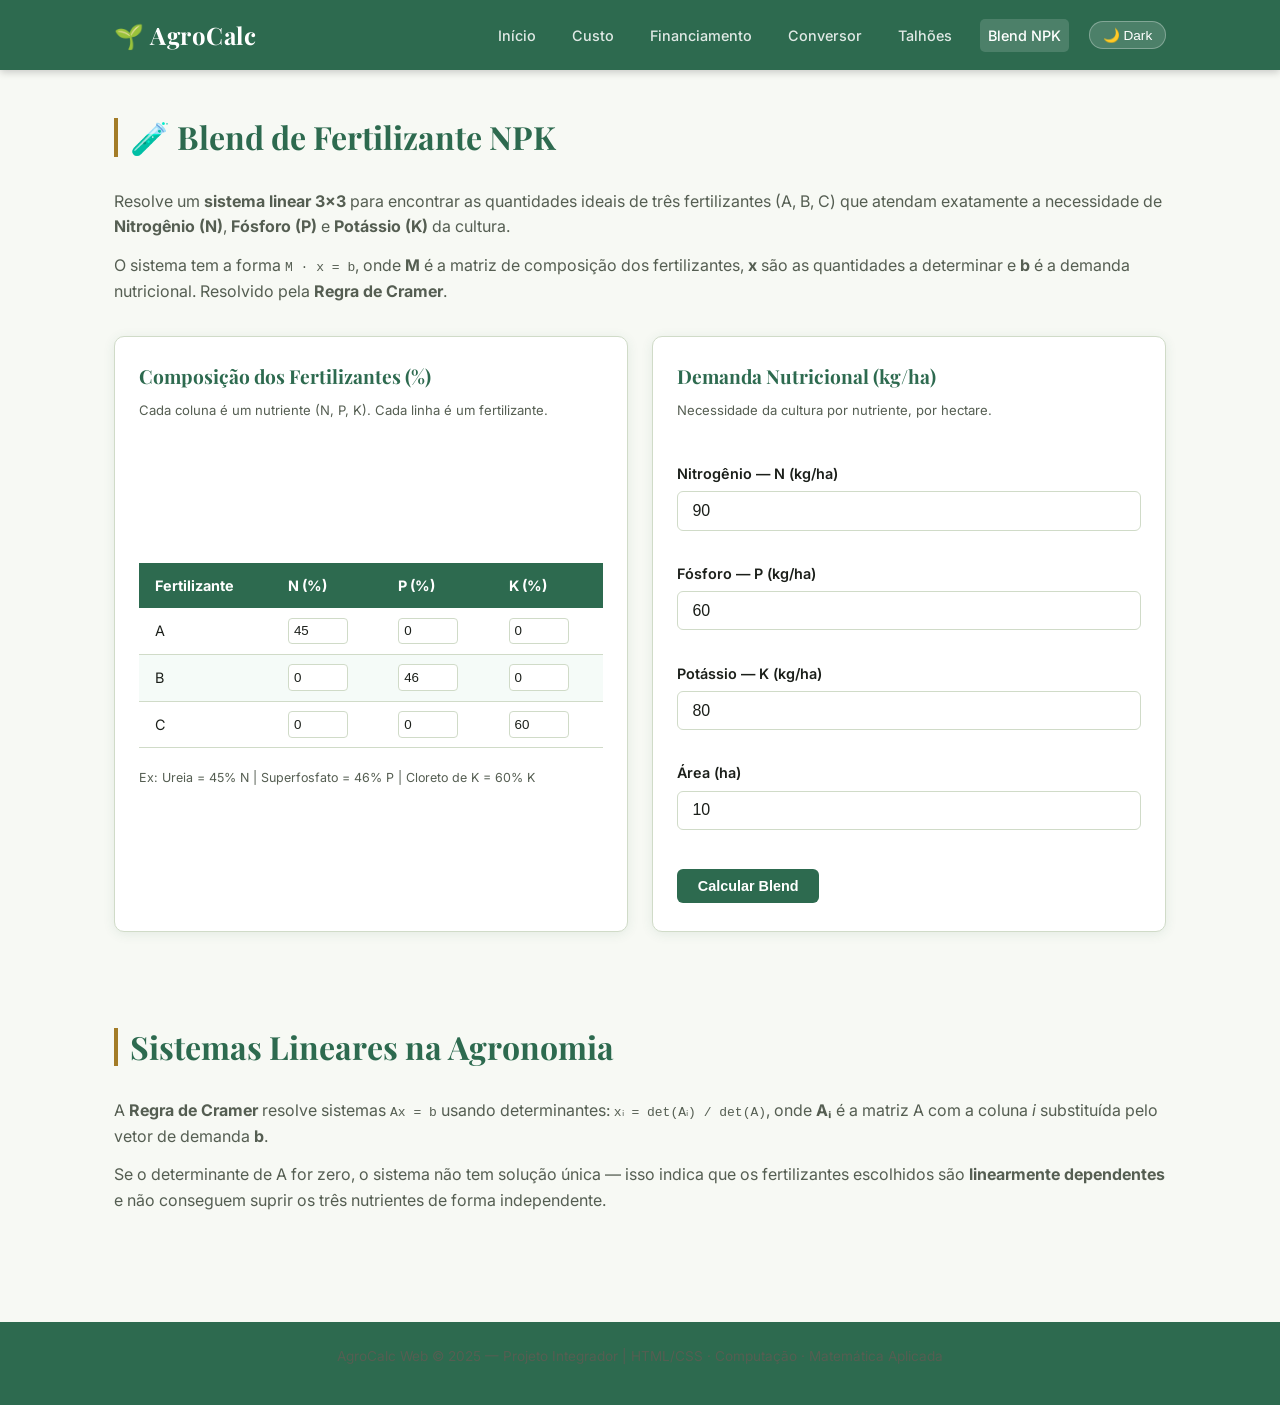
==== blend.html @ a5e073aa "feat: adiciona solucionador de blend" ====
<!DOCTYPE html>
<html lang="pt-BR">
<head>
  <meta charset="UTF-8" />
  <meta name="viewport" content="width=device-width, initial-scale=1.0" />
  <title>AgroCalc — Blend de Fertilizante NPK</title>
  <link rel="preconnect" href="https://fonts.googleapis.com" />
  <link rel="preconnect" href="https://fonts.gstatic.com" crossorigin />
  <link href="https://fonts.googleapis.com/css2?family=Inter:wght@400;500;600&family=Playfair+Display:wght@700&display=swap" rel="stylesheet" />
  <link rel="stylesheet" href="style.css" />
</head>
<body>

  <!-- ========== NAVBAR ========== -->
  <header class="navbar">
    <div class="container">
      <a href="index.html" class="logo">🌱 AgroCalc</a>
      <nav>
        <a href="index.html">Início</a>
        <a href="custo.html">Custo</a>
        <a href="financiamento.html">Financiamento</a>
        <a href="conversor.html">Conversor</a>
        <a href="talhoes.html">Talhões</a>
        <a href="blend.html" class="ativo">Blend NPK</a>
        <button id="btn-dark" onclick="alternarDark()">🌙 Dark</button>
      </nav>
    </div>
  </header>

  <main class="container">
    <section class="secao">
      <h2 class="secao-titulo">🧪 Blend de Fertilizante NPK</h2>
      <p>
        Resolve um <strong>sistema linear 3×3</strong> para encontrar as quantidades ideais de três
        fertilizantes (A, B, C) que atendam exatamente a necessidade de
        <strong>Nitrogênio (N)</strong>, <strong>Fósforo (P)</strong> e <strong>Potássio (K)</strong> da cultura.
      </p>
      <p>
        O sistema tem a forma <code>M · x = b</code>, onde <strong>M</strong> é a matriz de composição
        dos fertilizantes, <strong>x</strong> são as quantidades a determinar e <strong>b</strong> é a
        demanda nutricional. Resolvido pela <strong>Regra de Cramer</strong>.
      </p>

      <!-- ===== FORMULÁRIO ===== -->
      <div style="display:flex; gap:1.5rem; flex-wrap:wrap; margin-top:2rem;">

        <!-- Composição dos fertilizantes (matriz M) -->
        <div class="card-modulo" style="flex:1; min-width:280px;">
          <h3>Composição dos Fertilizantes (%)</h3>
          <p style="font-size:0.82rem;">Cada coluna é um nutriente (N, P, K). Cada linha é um fertilizante.</p>

          <div class="tabela-wrap" style="margin-top:1rem;">
            <table>
              <thead>
                <tr><th>Fertilizante</th><th>N (%)</th><th>P (%)</th><th>K (%)</th></tr>
              </thead>
              <tbody>
                <tr>
                  <td>A</td>
                  <td><input type="number" id="a11" value="45" min="0" max="100" step="0.1" class="celula-input" style="width:60px; padding:0.3rem; border:1px solid var(--borda); border-radius:4px; background:var(--fundo-card); color:var(--texto);" /></td>
                  <td><input type="number" id="a12" value="0"  min="0" max="100" step="0.1" class="celula-input" style="width:60px; padding:0.3rem; border:1px solid var(--borda); border-radius:4px; background:var(--fundo-card); color:var(--texto);" /></td>
                  <td><input type="number" id="a13" value="0"  min="0" max="100" step="0.1" class="celula-input" style="width:60px; padding:0.3rem; border:1px solid var(--borda); border-radius:4px; background:var(--fundo-card); color:var(--texto);" /></td>
                </tr>
                <tr>
                  <td>B</td>
                  <td><input type="number" id="a21" value="0"  min="0" max="100" step="0.1" class="celula-input" style="width:60px; padding:0.3rem; border:1px solid var(--borda); border-radius:4px; background:var(--fundo-card); color:var(--texto);" /></td>
                  <td><input type="number" id="a22" value="46" min="0" max="100" step="0.1" class="celula-input" style="width:60px; padding:0.3rem; border:1px solid var(--borda); border-radius:4px; background:var(--fundo-card); color:var(--texto);" /></td>
                  <td><input type="number" id="a23" value="0"  min="0" max="100" step="0.1" class="celula-input" style="width:60px; padding:0.3rem; border:1px solid var(--borda); border-radius:4px; background:var(--fundo-card); color:var(--texto);" /></td>
                </tr>
                <tr>
                  <td>C</td>
                  <td><input type="number" id="a31" value="0"  min="0" max="100" step="0.1" class="celula-input" style="width:60px; padding:0.3rem; border:1px solid var(--borda); border-radius:4px; background:var(--fundo-card); color:var(--texto);" /></td>
                  <td><input type="number" id="a32" value="0"  min="0" max="100" step="0.1" class="celula-input" style="width:60px; padding:0.3rem; border:1px solid var(--borda); border-radius:4px; background:var(--fundo-card); color:var(--texto);" /></td>
                  <td><input type="number" id="a33" value="60" min="0" max="100" step="0.1" class="celula-input" style="width:60px; padding:0.3rem; border:1px solid var(--borda); border-radius:4px; background:var(--fundo-card); color:var(--texto);" /></td>
                </tr>
              </tbody>
            </table>
          </div>
          <p style="font-size:0.78rem; margin-top:0.5rem;">
            Ex: Ureia = 45% N | Superfosfato = 46% P | Cloreto de K = 60% K
          </p>
        </div>

        <!-- Demanda nutricional (vetor b) -->
        <div class="card-modulo" style="flex:1; min-width:220px;">
          <h3>Demanda Nutricional (kg/ha)</h3>
          <p style="font-size:0.82rem;">Necessidade da cultura por nutriente, por hectare.</p>

          <div class="form-grupo" style="margin-top:1rem;">
            <label for="b1">Nitrogênio — N (kg/ha)</label>
            <input type="number" id="b1" value="90" min="0" step="0.1" />
          </div>
          <div class="form-grupo">
            <label for="b2">Fósforo — P (kg/ha)</label>
            <input type="number" id="b2" value="60" min="0" step="0.1" />
          </div>
          <div class="form-grupo">
            <label for="b3">Potássio — K (kg/ha)</label>
            <input type="number" id="b3" value="80" min="0" step="0.1" />
          </div>

          <div class="form-grupo">
            <label for="area-blend">Área (ha)</label>
            <input type="number" id="area-blend" value="10" min="0.1" step="0.1" />
          </div>

          <button class="btn btn-primario" style="margin-top:0.5rem;" onclick="calcularBlend()">Calcular Blend</button>
        </div>
      </div>

      <!-- ===== RESULTADO ===== -->
      <div class="resultado" id="resultado-blend" style="margin-top:1.5rem;">
        <h3>📊 Resultado do Sistema Linear</h3>

        <!-- Exibe o sistema montado -->
        <div id="sistema-montado" style="margin-top:1rem; padding:1rem; background:var(--fundo); border-radius:8px; font-family:monospace; font-size:0.9rem; border:1px solid var(--borda);"></div>

        <!-- Tabela de quantidades -->
        <div class="tabela-wrap" style="margin-top:1.5rem;">
          <table>
            <thead><tr><th>Fertilizante</th><th>Quantidade (kg/ha)</th><th>Total para a Área (kg)</th></tr></thead>
            <tbody id="tabela-blend"></tbody>
          </table>
        </div>

        <!-- Gráfico de barras da composição -->
        <div style="margin-top:1.5rem;">
          <h3>📈 Proporção de Cada Fertilizante</h3>
          <div id="grafico-blend" style="margin-top:1rem; display:flex; flex-direction:column; gap:0.6rem;"></div>
        </div>

        <!-- Verificação: nutrientes fornecidos -->
        <div style="margin-top:1.5rem;">
          <h3>✅ Verificação — Nutrientes Fornecidos</h3>
          <div class="tabela-wrap" style="margin-top:1rem;">
            <table>
              <thead><tr><th>Nutriente</th><th>Demanda (kg/ha)</th><th>Fornecido (kg/ha)</th><th>Diferença</th></tr></thead>
              <tbody id="tabela-verif"></tbody>
            </table>
          </div>
        </div>
      </div>
    </section>

    <!-- Explicação sobre sistemas lineares -->
    <section class="secao">
      <h2 class="secao-titulo">Sistemas Lineares na Agronomia</h2>
      <p>
        A <strong>Regra de Cramer</strong> resolve sistemas <code>Ax = b</code> usando determinantes:
        <code>xᵢ = det(Aᵢ) / det(A)</code>, onde <strong>Aᵢ</strong> é a matriz A com a coluna
        <em>i</em> substituída pelo vetor de demanda <strong>b</strong>.
      </p>
      <p>
        Se o determinante de A for zero, o sistema não tem solução única — isso indica que os
        fertilizantes escolhidos são <strong>linearmente dependentes</strong> e não conseguem
        suprir os três nutrientes de forma independente.
      </p>
    </section>
  </main>

  <footer>
    <div class="container">
      <p>AgroCalc Web &copy; 2025 — Projeto Integrador | HTML/CSS · Computação · Matemática Aplicada</p>
    </div>
  </footer>

  <script>
    // --- Dark mode persistente ---
    if (localStorage.getItem('dark') === 'true') {
      document.body.classList.add('dark');
      document.getElementById('btn-dark').textContent = '☀️ Light';
    }
    function alternarDark() {
      const ativo = document.body.classList.toggle('dark');
      document.getElementById('btn-dark').textContent = ativo ? '☀️ Light' : '🌙 Dark';
      localStorage.setItem('dark', ativo);
    }

    // --- Calcula determinante de matriz 3x3 pela Regra de Sarrus ---
    function det3(m) {
      return (
        m[0][0] * (m[1][1]*m[2][2] - m[1][2]*m[2][1]) -
        m[0][1] * (m[1][0]*m[2][2] - m[1][2]*m[2][0]) +
        m[0][2] * (m[1][0]*m[2][1] - m[1][1]*m[2][0])
      );
    }

    // --- Substitui coluna da matriz para Regra de Cramer ---
    function substituirColuna(matriz, coluna, vetor) {
      return matriz.map((linha, i) =>
        linha.map((val, j) => j === coluna ? vetor[i] : val)
      );
    }

    // --- Cálculo principal ---
    function calcularBlend() {
      // Lê a matriz de composição (em %, divide por 100)
      const M = [
        [+document.getElementById('a11').value/100, +document.getElementById('a12').value/100, +document.getElementById('a13').value/100],
        [+document.getElementById('a21').value/100, +document.getElementById('a22').value/100, +document.getElementById('a23').value/100],
        [+document.getElementById('a31').value/100, +document.getElementById('a32').value/100, +document.getElementById('a33').value/100],
      ];

      // Lê o vetor de demanda nutricional (kg/ha)
      const b    = [+document.getElementById('b1').value, +document.getElementById('b2').value, +document.getElementById('b3').value];
      const area = +document.getElementById('area-blend').value || 1;

      // Exibe o sistema montado em notação legível
      document.getElementById('sistema-montado').innerHTML = `
        <strong>Sistema Linear Montado (M · x = b):</strong><br><br>
        ${fmt2(M[0][0])}·xA + ${fmt2(M[0][1])}·xB + ${fmt2(M[0][2])}·xC = ${b[0]} kg N/ha<br>
        ${fmt2(M[1][0])}·xA + ${fmt2(M[1][1])}·xB + ${fmt2(M[1][2])}·xC = ${b[1]} kg P/ha<br>
        ${fmt2(M[2][0])}·xA + ${fmt2(M[2][1])}·xB + ${fmt2(M[2][2])}·xC = ${b[2]} kg K/ha
      `;

      // Calcula determinante principal
      const detM = det3(M);

      if (Math.abs(detM) < 1e-10) {
        alert('Sistema sem solução única: os fertilizantes são linearmente dependentes. Revise a composição.');
        return;
      }

      // Aplica Regra de Cramer para cada variável
      const xA = det3(substituirColuna(M, 0, b)) / detM;
      const xB = det3(substituirColuna(M, 1, b)) / detM;
      const xC = det3(substituirColuna(M, 2, b)) / detM;

      // Avisa se algum valor for negativo (solução matematicamente válida mas fisicamente impossível)
      if (xA < 0 || xB < 0 || xC < 0) {
        alert('Atenção: algum fertilizante resultou em quantidade negativa. Revise a composição ou a demanda.');
      }

      const totalKgHa = xA + xB + xC;

      // Tabela de quantidades
      const nomes = ['A', 'B', 'C'];
      const vals  = [xA, xB, xC];
      const cores = ['#2d6a4f', '#52b788', '#a37c27'];

      document.getElementById('tabela-blend').innerHTML = vals.map((v, i) => `
        <tr>
          <td>Fertilizante ${nomes[i]}</td>
          <td><strong>${v.toFixed(2)} kg/ha</strong></td>
          <td>${(v * area).toFixed(1)} kg</td>
        </tr>
      `).join('') + `
        <tr style="font-weight:700;">
          <td>Total</td>
          <td>${totalKgHa.toFixed(2)} kg/ha</td>
          <td>${(totalKgHa * area).toFixed(1)} kg</td>
        </tr>
      `;

      // Gráfico de proporção
      document.getElementById('grafico-blend').innerHTML = vals.map((v, i) => {
        const pct = totalKgHa > 0 ? (v / totalKgHa * 100).toFixed(1) : 0;
        return `
          <div>
            <div style="display:flex; justify-content:space-between; font-size:0.85rem; margin-bottom:3px;">
              <span>Fertilizante ${nomes[i]}</span><span>${v.toFixed(2)} kg/ha (${pct}%)</span>
            </div>
            <div style="background:var(--borda); border-radius:4px; height:18px; overflow:hidden;">
              <div style="width:${pct}%; background:${cores[i]}; height:100%; border-radius:4px; transition:width 0.6s ease;"></div>
            </div>
          </div>`;
      }).join('');

      // Verificação: recalcula nutrientes fornecidos pelo blend
      const nutrientes = ['N (Nitrogênio)', 'P (Fósforo)', 'K (Potássio)'];
      document.getElementById('tabela-verif').innerHTML = b.map((dem, i) => {
        const fornecido = M[i][0]*xA + M[i][1]*xB + M[i][2]*xC;
        const diff      = fornecido - dem;
        const cor       = Math.abs(diff) < 0.01 ? 'var(--verde-claro)' : '#e63946';
        return `
          <tr>
            <td>${nutrientes[i]}</td>
            <td>${dem.toFixed(2)}</td>
            <td>${fornecido.toFixed(2)}</td>
            <td style="color:${cor}">${diff >= 0 ? '+' : ''}${diff.toFixed(4)}</td>
          </tr>`;
      }).join('');

      document.getElementById('resultado-blend').classList.add('visivel');
    }

    // Formata número com 4 casas para exibição do sistema
    function fmt2(n) { return n.toFixed(4); }
  </script>

</body>
</html>
---- style.css ----
/* ============================================
   AgroCalc Web - Folha de Estilos Principal
   Projeto Integrador - HTML/CSS + Computação + Matemática
   ============================================ */

/* --- Variáveis de Tema (Light e Dark Mode) --- */
:root {
  --verde-campo: #2d6a4f;      /* cor primária - verde agro */
  --verde-claro: #52b788;      /* hover e destaques */
  --terra: #a37c27;            /* acento terroso/dourado */
  --fundo: #f7f9f4;            /* fundo geral claro */
  --fundo-card: #ffffff;
  --texto: #1b1f1a;
  --texto-secundario: #555e52;
  --borda: #d0dbc8;
  --sombra: 0 2px 12px rgba(45,106,79,0.10);
  --radius: 10px;
  --fonte-display: 'Playfair Display', serif;  /* títulos */
  --fonte-corpo: 'Inter', sans-serif;          /* corpo e UI */
  --transicao: 0.25s ease;
}

/* Dark mode: ativa via classe .dark no <body> */
body.dark {
  --fundo: #141a12;
  --fundo-card: #1e2a1b;
  --texto: #e8f0e4;
  --texto-secundario: #9db898;
  --borda: #2d3d2a;
  --sombra: 0 2px 12px rgba(0,0,0,0.40);
}

/* --- Reset e Base --- */
*, *::before, *::after {
  box-sizing: border-box;
  margin: 0;
  padding: 0;
}

html { scroll-behavior: smooth; }

body {
  font-family: var(--fonte-corpo);
  background-color: var(--fundo);
  color: var(--texto);
  line-height: 1.6;
  transition: background-color var(--transicao), color var(--transicao);
}

a {
  color: var(--verde-campo);
  text-decoration: none;
  transition: color var(--transicao);
}
a:hover { color: var(--verde-claro); }

/* --- Tipografia --- */
h1, h2, h3 {
  font-family: var(--fonte-display);
  color: var(--verde-campo);
  line-height: 1.2;
}
h1 { font-size: clamp(2rem, 5vw, 3.2rem); }
h2 { font-size: clamp(1.4rem, 3vw, 2rem); margin-bottom: 1rem; }
h3 { font-size: 1.2rem; }

p { margin-bottom: 0.8rem; color: var(--texto-secundario); }

/* --- Layout Principal --- */
.container {
  max-width: 1100px;
  margin: 0 auto;
  padding: 0 1.5rem;
}

/* --- Navbar --- */
.navbar {
  background-color: var(--verde-campo);
  padding: 1rem 0;
  position: sticky;
  top: 0;
  z-index: 100;
  box-shadow: 0 2px 8px rgba(0,0,0,0.2);
}

.navbar .container {
  display: flex;
  align-items: center;
  justify-content: space-between;
  flex-wrap: wrap;
  gap: 0.75rem;
}

.navbar .logo {
  font-family: var(--fonte-display);
  font-size: 1.5rem;
  color: #fff;
  font-weight: 700;
  letter-spacing: 0.5px;
}

.navbar nav {
  display: flex;
  gap: 1.25rem;
  flex-wrap: wrap;
  align-items: center;
}

.navbar nav a {
  color: rgba(255,255,255,0.85);
  font-size: 0.9rem;
  font-weight: 500;
  padding: 0.3rem 0.5rem;
  border-radius: 5px;
  transition: background var(--transicao), color var(--transicao);
}
.navbar nav a:hover,
.navbar nav a.ativo {
  background: rgba(255,255,255,0.15);
  color: #fff;
}

/* Botão Dark Mode */
#btn-dark {
  background: rgba(255,255,255,0.15);
  border: 1px solid rgba(255,255,255,0.3);
  color: #fff;
  padding: 0.3rem 0.8rem;
  border-radius: 20px;
  cursor: pointer;
  font-size: 0.85rem;
  transition: background var(--transicao);
}
#btn-dark:hover { background: rgba(255,255,255,0.25); }

/* --- Hero (Painel Principal) --- */
.hero {
  padding: 4rem 0 3rem;
  text-align: center;
  background: linear-gradient(135deg, var(--verde-campo) 0%, #1b4332 100%);
  color: #fff;
}
.hero h1 { color: #fff; margin-bottom: 0.75rem; }
.hero p  { color: rgba(255,255,255,0.8); font-size: 1.1rem; max-width: 600px; margin: 0 auto 2rem; }

/* --- Grid de Módulos (cards na home) --- */
.grid-modulos {
  display: grid;
  grid-template-columns: repeat(auto-fit, minmax(260px, 1fr));
  gap: 1.5rem;
  padding: 3rem 0;
}

.card-modulo {
  background: var(--fundo-card);
  border: 1px solid var(--borda);
  border-radius: var(--radius);
  padding: 1.75rem 1.5rem;
  box-shadow: var(--sombra);
  transition: transform var(--transicao), box-shadow var(--transicao);
  display: flex;
  flex-direction: column;
  gap: 0.75rem;
}
.card-modulo:hover {
  transform: translateY(-4px);
  box-shadow: 0 8px 24px rgba(45,106,79,0.15);
}
.card-modulo .icone {
  font-size: 2rem;
  line-height: 1;
}
.card-modulo h3 { color: var(--verde-campo); }
.card-modulo p  { font-size: 0.9rem; flex: 1; }
.card-modulo .btn { align-self: flex-start; }

/* --- Botões --- */
.btn {
  display: inline-block;
  padding: 0.55rem 1.3rem;
  border-radius: 6px;
  font-weight: 600;
  font-size: 0.9rem;
  cursor: pointer;
  border: none;
  transition: background var(--transicao), transform var(--transicao);
}
.btn-primario {
  background: var(--verde-campo);
  color: #fff;
}
.btn-primario:hover {
  background: var(--verde-claro);
  color: #fff;
  transform: translateY(-1px);
}
.btn-secundario {
  background: transparent;
  color: var(--verde-campo);
  border: 2px solid var(--verde-campo);
}
.btn-secundario:hover {
  background: var(--verde-campo);
  color: #fff;
}

/* --- Seção de Conteúdo Geral --- */
.secao {
  padding: 3rem 0;
}
.secao-titulo {
  border-left: 4px solid var(--terra);
  padding-left: 0.75rem;
  margin-bottom: 2rem;
}

/* --- Formulários --- */
.form-grupo {
  display: flex;
  flex-direction: column;
  gap: 0.4rem;
  margin-bottom: 1.2rem;
}
.form-grupo label {
  font-size: 0.9rem;
  font-weight: 600;
  color: var(--texto);
}
.form-grupo input,
.form-grupo select {
  padding: 0.6rem 0.9rem;
  border: 1px solid var(--borda);
  border-radius: 6px;
  background: var(--fundo-card);
  color: var(--texto);
  font-size: 1rem;
  transition: border-color var(--transicao);
}
.form-grupo input:focus,
.form-grupo select:focus {
  outline: none;
  border-color: var(--verde-claro);
}

/* --- Caixa de Resultado --- */
.resultado {
  background: var(--fundo-card);
  border: 1px solid var(--borda);
  border-left: 4px solid var(--verde-claro);
  border-radius: var(--radius);
  padding: 1.25rem 1.5rem;
  margin-top: 1.5rem;
  display: none; /* visível via JS após cálculo */
}
.resultado.visivel { display: block; }
.resultado h3 { margin-bottom: 0.5rem; }

/* --- Tabela --- */
.tabela-wrap { overflow-x: auto; }
table {
  width: 100%;
  border-collapse: collapse;
  font-size: 0.9rem;
}
th {
  background: var(--verde-campo);
  color: #fff;
  padding: 0.7rem 1rem;
  text-align: left;
}
td {
  padding: 0.6rem 1rem;
  border-bottom: 1px solid var(--borda);
  color: var(--texto);
}
tr:nth-child(even) td { background: rgba(82,183,136,0.06); }

/* --- Linha do Tempo --- */
.timeline {
  position: relative;
  padding-left: 2rem;
  border-left: 3px solid var(--verde-claro);
}
.timeline-item {
  position: relative;
  margin-bottom: 2rem;
}
.timeline-item::before {
  content: '';
  position: absolute;
  left: -2.45rem;
  top: 0.35rem;
  width: 12px;
  height: 12px;
  border-radius: 50%;
  background: var(--terra);
  border: 2px solid var(--fundo);
}
.timeline-item .ano {
  font-size: 0.8rem;
  font-weight: 700;
  color: var(--terra);
  text-transform: uppercase;
  letter-spacing: 1px;
}
.timeline-item h3 { margin: 0.2rem 0; }

/* --- Glossário --- */
.glossario dt {
  font-weight: 700;
  color: var(--verde-campo);
  margin-top: 1rem;
}
.glossario dd {
  margin-left: 1rem;
  font-size: 0.95rem;
  color: var(--texto-secundario);
}

/* --- Footer --- */
footer {
  background: var(--verde-campo);
  color: rgba(255,255,255,0.75);
  text-align: center;
  padding: 1.5rem 0;
  font-size: 0.85rem;
  margin-top: 3rem;
}

/* --- Animações de entrada --- */
@keyframes fadeUp {
  from { opacity: 0; transform: translateY(20px); }
  to   { opacity: 1; transform: translateY(0); }
}
.anima { animation: fadeUp 0.5s ease forwards; }

/* --- Responsivo --- */
@media (max-width: 600px) {
  .navbar .container { flex-direction: column; align-items: flex-start; }
  .hero { padding: 2.5rem 0 2rem; }
  .grid-modulos { grid-template-columns: 1fr; }
}

/* Acessibilidade: respeita preferência de movimento reduzido */
@media (prefers-reduced-motion: reduce) {
  *, *::before, *::after { animation: none !important; transition: none !important; }
}
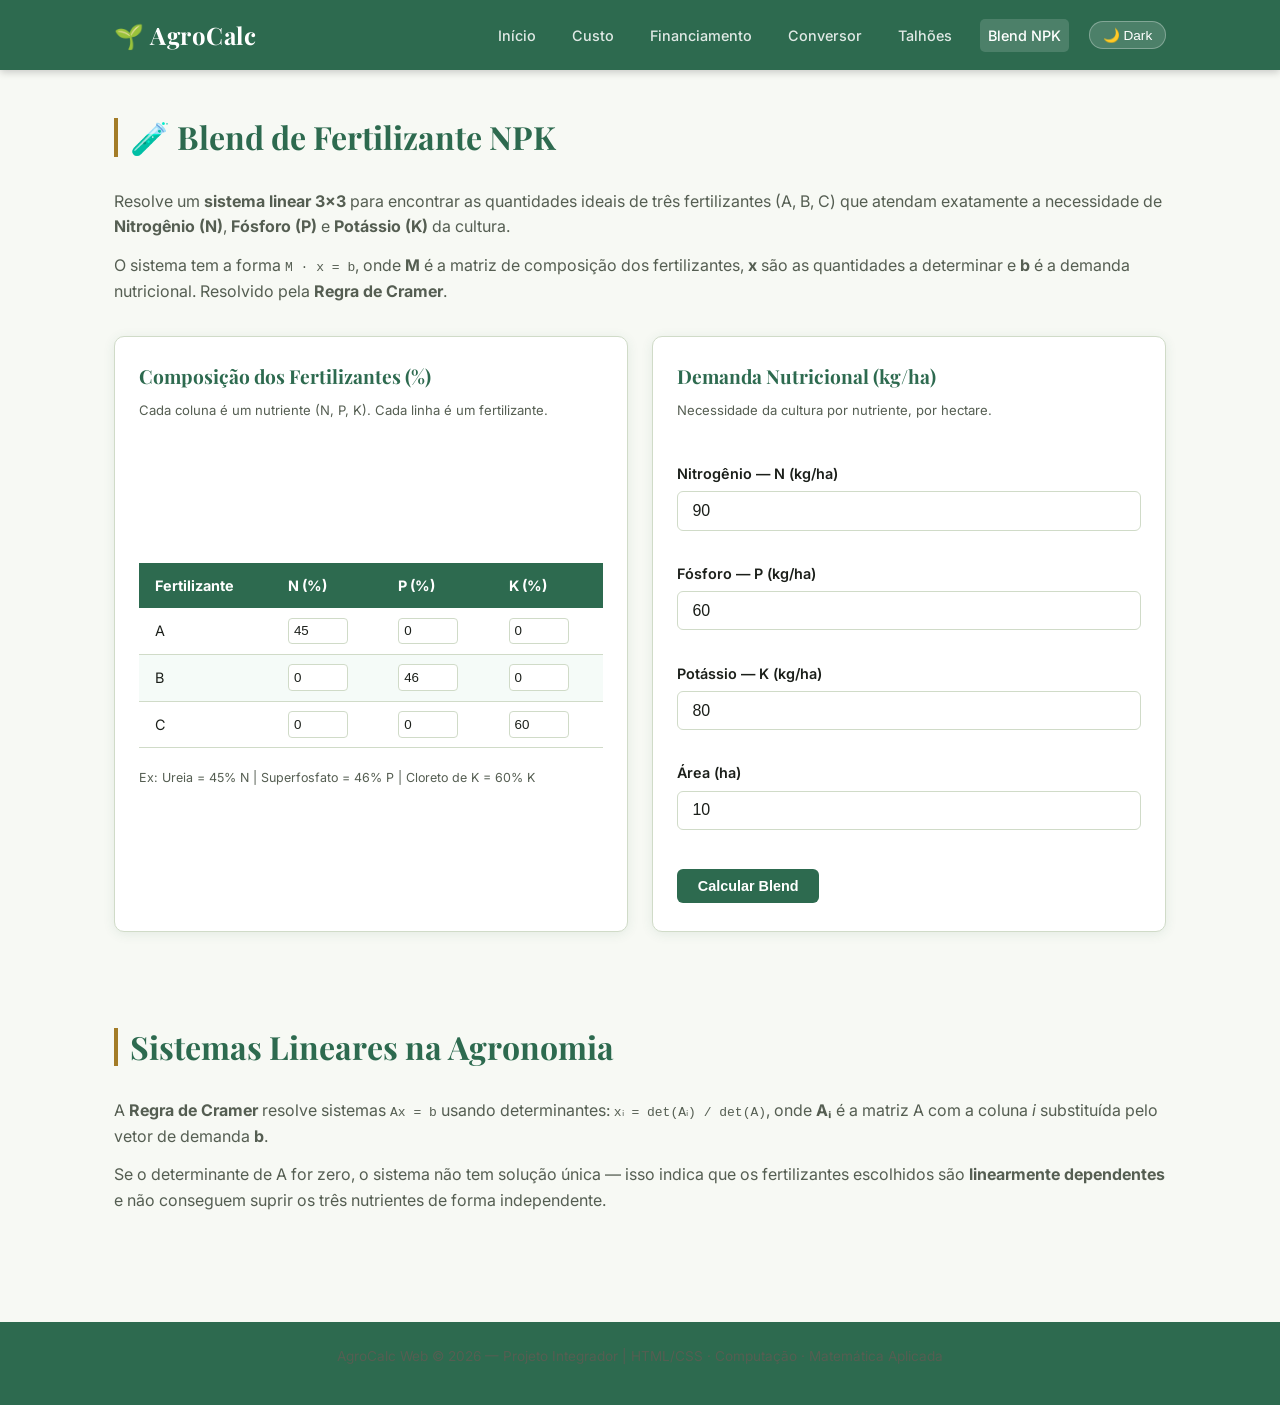
==== commit 62dc4697: "feat: projeto integrador AgroCalc Web completo v2" ====
--- a/blend.html
+++ b/blend.html
@@ -8,6 +8,7 @@
   <link rel="preconnect" href="https://fonts.gstatic.com" crossorigin />
   <link href="https://fonts.googleapis.com/css2?family=Inter:wght@400;500;600&family=Playfair+Display:wght@700&display=swap" rel="stylesheet" />
   <link rel="stylesheet" href="style.css" />
+  <script src="script/blend.js"></script>
 </head>
 <body>
 
@@ -160,133 +161,8 @@
 
   <footer>
     <div class="container">
-      <p>AgroCalc Web &copy; 2025 — Projeto Integrador | HTML/CSS · Computação · Matemática Aplicada</p>
+      <p>AgroCalc Web &copy; 2026 — Projeto Integrador | HTML/CSS · Computação · Matemática Aplicada</p>
     </div>
   </footer>
-
-  <script>
-    // --- Dark mode persistente ---
-    if (localStorage.getItem('dark') === 'true') {
-      document.body.classList.add('dark');
-      document.getElementById('btn-dark').textContent = '☀️ Light';
-    }
-    function alternarDark() {
-      const ativo = document.body.classList.toggle('dark');
-      document.getElementById('btn-dark').textContent = ativo ? '☀️ Light' : '🌙 Dark';
-      localStorage.setItem('dark', ativo);
-    }
-
-    // --- Calcula determinante de matriz 3x3 pela Regra de Sarrus ---
-    function det3(m) {
-      return (
-        m[0][0] * (m[1][1]*m[2][2] - m[1][2]*m[2][1]) -
-        m[0][1] * (m[1][0]*m[2][2] - m[1][2]*m[2][0]) +
-        m[0][2] * (m[1][0]*m[2][1] - m[1][1]*m[2][0])
-      );
-    }
-
-    // --- Substitui coluna da matriz para Regra de Cramer ---
-    function substituirColuna(matriz, coluna, vetor) {
-      return matriz.map((linha, i) =>
-        linha.map((val, j) => j === coluna ? vetor[i] : val)
-      );
-    }
-
-    // --- Cálculo principal ---
-    function calcularBlend() {
-      // Lê a matriz de composição (em %, divide por 100)
-      const M = [
-        [+document.getElementById('a11').value/100, +document.getElementById('a12').value/100, +document.getElementById('a13').value/100],
-        [+document.getElementById('a21').value/100, +document.getElementById('a22').value/100, +document.getElementById('a23').value/100],
-        [+document.getElementById('a31').value/100, +document.getElementById('a32').value/100, +document.getElementById('a33').value/100],
-      ];
-
-      // Lê o vetor de demanda nutricional (kg/ha)
-      const b    = [+document.getElementById('b1').value, +document.getElementById('b2').value, +document.getElementById('b3').value];
-      const area = +document.getElementById('area-blend').value || 1;
-
-      // Exibe o sistema montado em notação legível
-      document.getElementById('sistema-montado').innerHTML = `
-        <strong>Sistema Linear Montado (M · x = b):</strong><br><br>
-        ${fmt2(M[0][0])}·xA + ${fmt2(M[0][1])}·xB + ${fmt2(M[0][2])}·xC = ${b[0]} kg N/ha<br>
-        ${fmt2(M[1][0])}·xA + ${fmt2(M[1][1])}·xB + ${fmt2(M[1][2])}·xC = ${b[1]} kg P/ha<br>
-        ${fmt2(M[2][0])}·xA + ${fmt2(M[2][1])}·xB + ${fmt2(M[2][2])}·xC = ${b[2]} kg K/ha
-      `;
-
-      // Calcula determinante principal
-      const detM = det3(M);
-
-      if (Math.abs(detM) < 1e-10) {
-        alert('Sistema sem solução única: os fertilizantes são linearmente dependentes. Revise a composição.');
-        return;
-      }
-
-      // Aplica Regra de Cramer para cada variável
-      const xA = det3(substituirColuna(M, 0, b)) / detM;
-      const xB = det3(substituirColuna(M, 1, b)) / detM;
-      const xC = det3(substituirColuna(M, 2, b)) / detM;
-
-      // Avisa se algum valor for negativo (solução matematicamente válida mas fisicamente impossível)
-      if (xA < 0 || xB < 0 || xC < 0) {
-        alert('Atenção: algum fertilizante resultou em quantidade negativa. Revise a composição ou a demanda.');
-      }
-
-      const totalKgHa = xA + xB + xC;
-
-      // Tabela de quantidades
-      const nomes = ['A', 'B', 'C'];
-      const vals  = [xA, xB, xC];
-      const cores = ['#2d6a4f', '#52b788', '#a37c27'];
-
-      document.getElementById('tabela-blend').innerHTML = vals.map((v, i) => `
-        <tr>
-          <td>Fertilizante ${nomes[i]}</td>
-          <td><strong>${v.toFixed(2)} kg/ha</strong></td>
-          <td>${(v * area).toFixed(1)} kg</td>
-        </tr>
-      `).join('') + `
-        <tr style="font-weight:700;">
-          <td>Total</td>
-          <td>${totalKgHa.toFixed(2)} kg/ha</td>
-          <td>${(totalKgHa * area).toFixed(1)} kg</td>
-        </tr>
-      `;
-
-      // Gráfico de proporção
-      document.getElementById('grafico-blend').innerHTML = vals.map((v, i) => {
-        const pct = totalKgHa > 0 ? (v / totalKgHa * 100).toFixed(1) : 0;
-        return `
-          <div>
-            <div style="display:flex; justify-content:space-between; font-size:0.85rem; margin-bottom:3px;">
-              <span>Fertilizante ${nomes[i]}</span><span>${v.toFixed(2)} kg/ha (${pct}%)</span>
-            </div>
-            <div style="background:var(--borda); border-radius:4px; height:18px; overflow:hidden;">
-              <div style="width:${pct}%; background:${cores[i]}; height:100%; border-radius:4px; transition:width 0.6s ease;"></div>
-            </div>
-          </div>`;
-      }).join('');
-
-      // Verificação: recalcula nutrientes fornecidos pelo blend
-      const nutrientes = ['N (Nitrogênio)', 'P (Fósforo)', 'K (Potássio)'];
-      document.getElementById('tabela-verif').innerHTML = b.map((dem, i) => {
-        const fornecido = M[i][0]*xA + M[i][1]*xB + M[i][2]*xC;
-        const diff      = fornecido - dem;
-        const cor       = Math.abs(diff) < 0.01 ? 'var(--verde-claro)' : '#e63946';
-        return `
-          <tr>
-            <td>${nutrientes[i]}</td>
-            <td>${dem.toFixed(2)}</td>
-            <td>${fornecido.toFixed(2)}</td>
-            <td style="color:${cor}">${diff >= 0 ? '+' : ''}${diff.toFixed(4)}</td>
-          </tr>`;
-      }).join('');
-
-      document.getElementById('resultado-blend').classList.add('visivel');
-    }
-
-    // Formata número com 4 casas para exibição do sistema
-    function fmt2(n) { return n.toFixed(4); }
-  </script>
-
 </body>
 </html>
